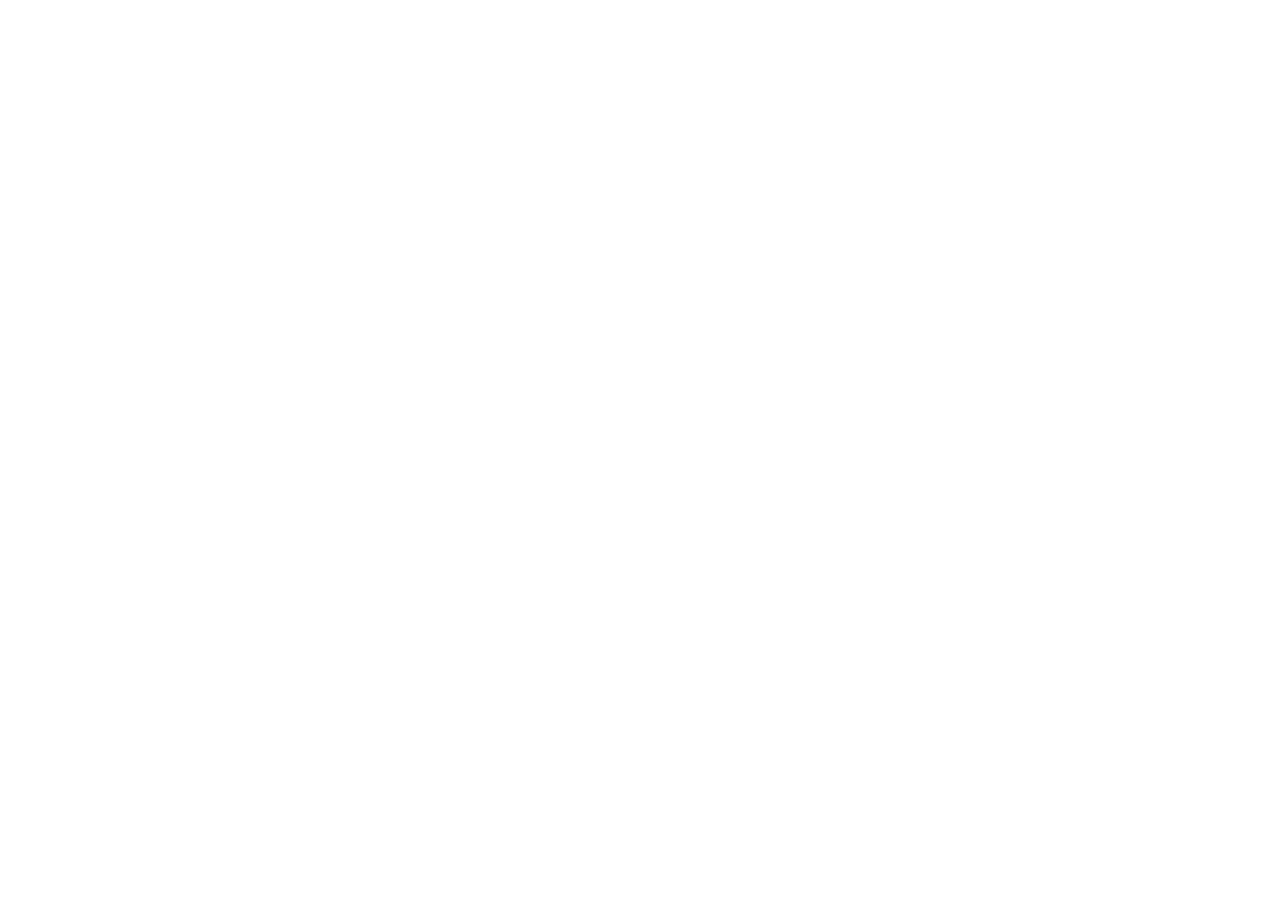
==== index.html @ 5423a96d "first" ====
<!DOCTYPE html>
<html lang="en">
<head>
    <meta charset="UTF-8">
    <meta http-equiv="X-UA-Compatible" content="IE=edge">
    <meta name="viewport" content="width=device-width, initial-scale=1.0">
    <title>Document</title>
</head>
<body>
    
</body>
</html>
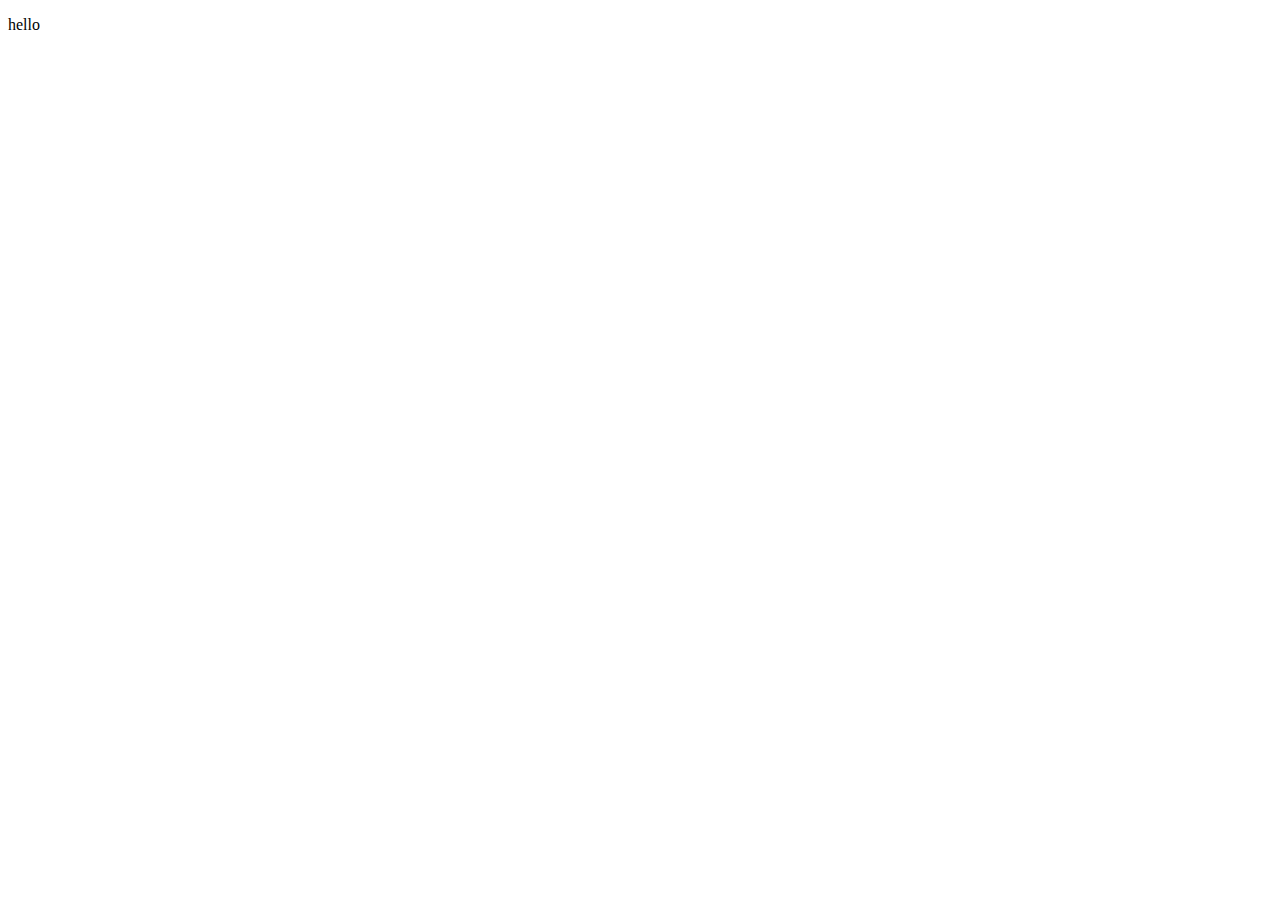
==== commit f9d6b41f: "p" ====
--- a/index.html
+++ b/index.html
@@ -1,12 +1,15 @@
 <!DOCTYPE html>
 <html lang="en">
+
 <head>
     <meta charset="UTF-8">
     <meta http-equiv="X-UA-Compatible" content="IE=edge">
     <meta name="viewport" content="width=device-width, initial-scale=1.0">
     <title>Document</title>
 </head>
+
 <body>
-    
+    <p>hello</p>
 </body>
+
 </html>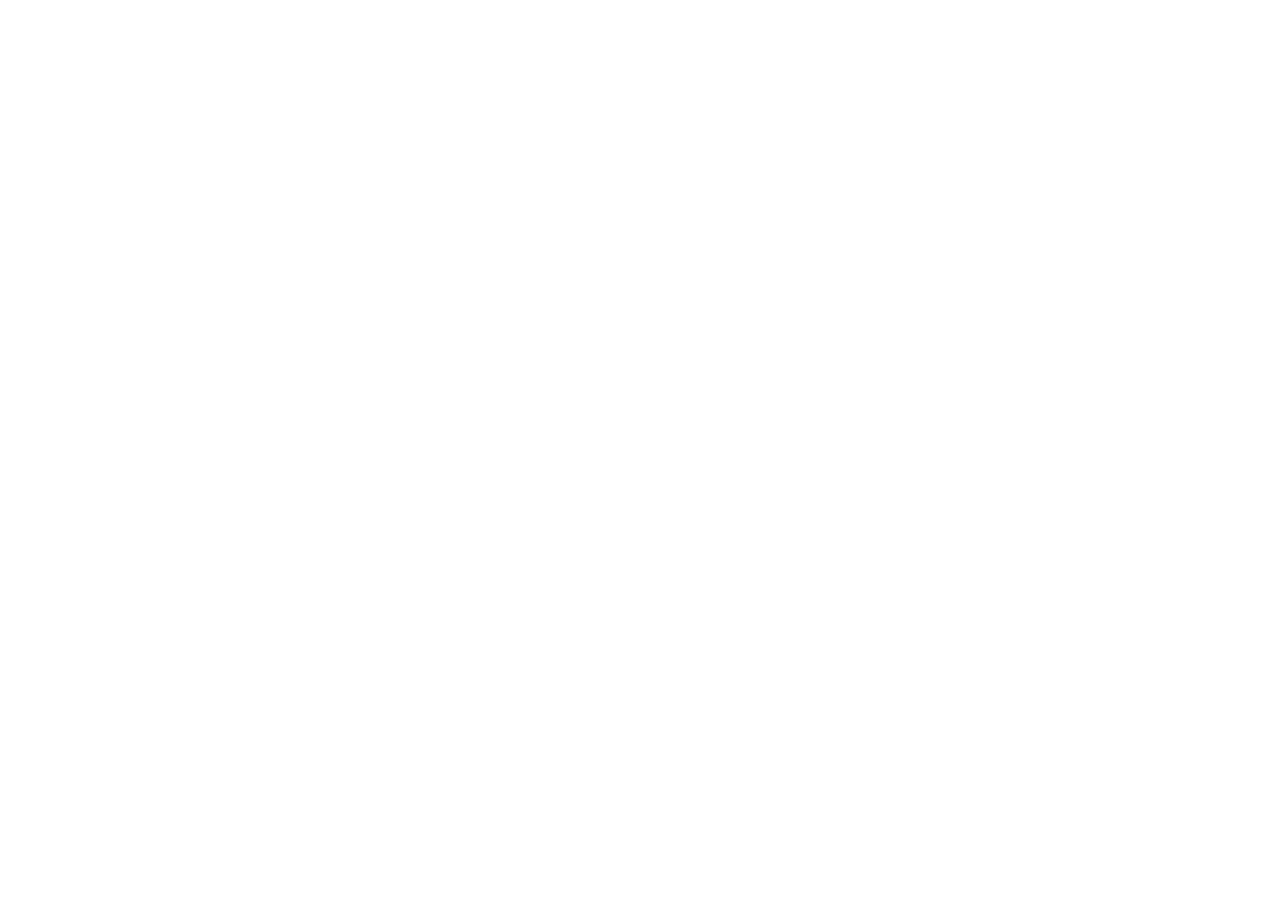
==== commit cfdb16c5: "ajout assets" ====
--- a/index.html
+++ b/index.html
@@ -5,11 +5,12 @@
     <meta charset="UTF-8">
     <meta http-equiv="X-UA-Compatible" content="IE=edge">
     <meta name="viewport" content="width=device-width, initial-scale=1.0">
-    <title>Document</title>
+    <link rel="stylesheet" href="assets/css/style.css">
+    <title>HubertEat</title>
 </head>
 
 <body>
-    <p>hello</p>
+
 </body>
 
 </html>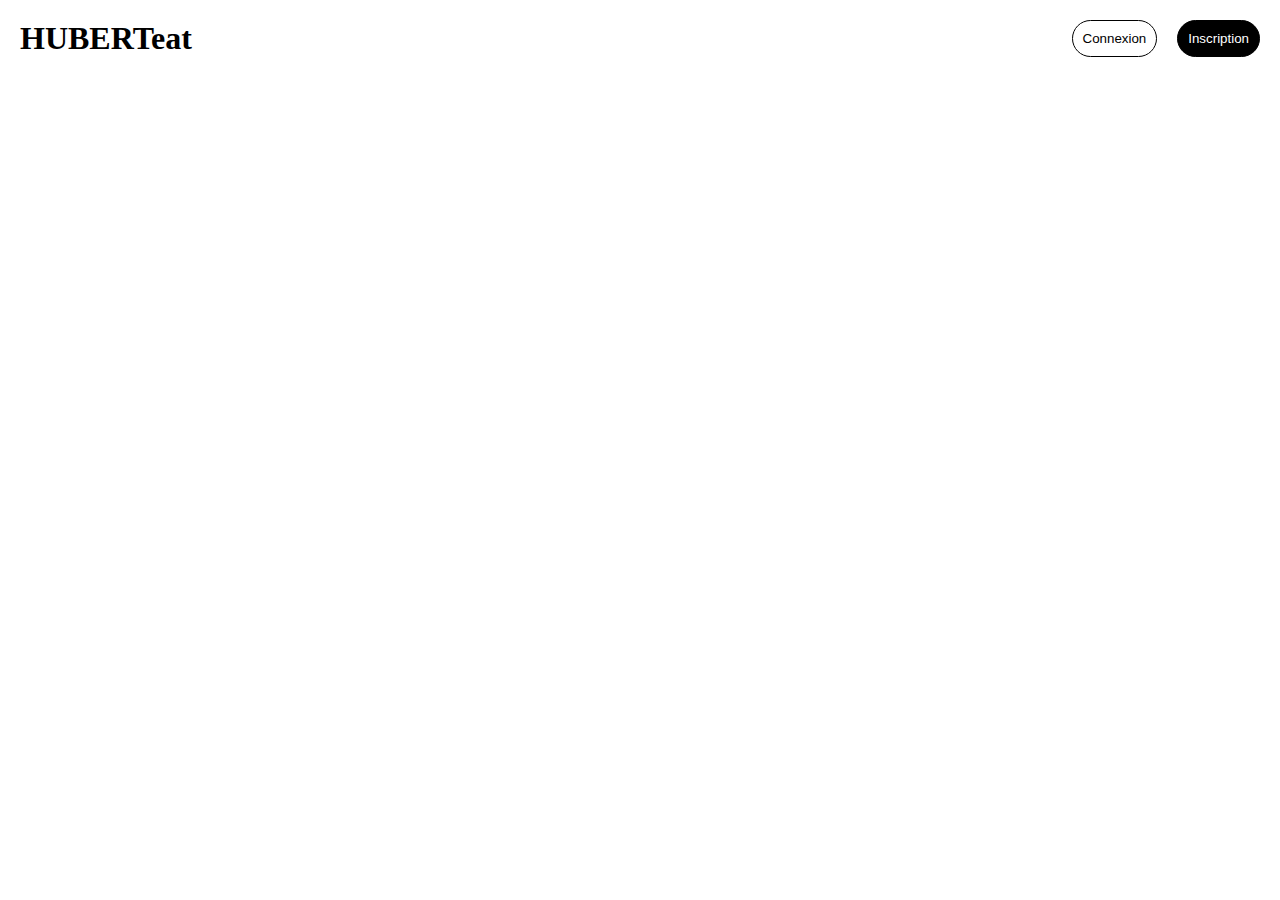
==== commit d96423e4: "ajout navbar" ====
--- a/index.html
+++ b/index.html
@@ -10,7 +10,22 @@
 </head>
 
 <body>
-
+    <header>
+        <nav>
+            <div id="left">
+                <h1>HUBERTeat</h1>
+            </div>
+            <div id="right">
+                <button class="button" id="whiteButton">Connexion</button>
+                <button class="button" id="blackButton">Inscription</button>
+            </div>
+        </nav>
+    </header>
+    <main>
+        <section id="hero">
+            <img src="assets/img/backgound_img.jpg" alt="">
+        </section>
+    </main>
 </body>
 
 </html>--- a/assets/css/style.css
+++ b/assets/css/style.css
@@ -0,0 +1,34 @@
+* {
+    margin: 0;
+    padding: 0;
+    box-sizing: border-box;
+}
+
+nav {
+    display: flex;
+    justify-content: space-between;
+    padding: 20px;
+    position: sticky;
+    top: 0px;
+}
+
+#right> :first-child {
+    margin-right: 16px;
+}
+
+.button {
+    padding: 10px;
+    border-radius: 25px;
+    border: 1px solid #000
+}
+
+#whiteButton {
+    background-color: #FFF;
+}
+
+#blackButton {
+    background-color: #000;
+    color: #FFF;
+}
+
+#hero {}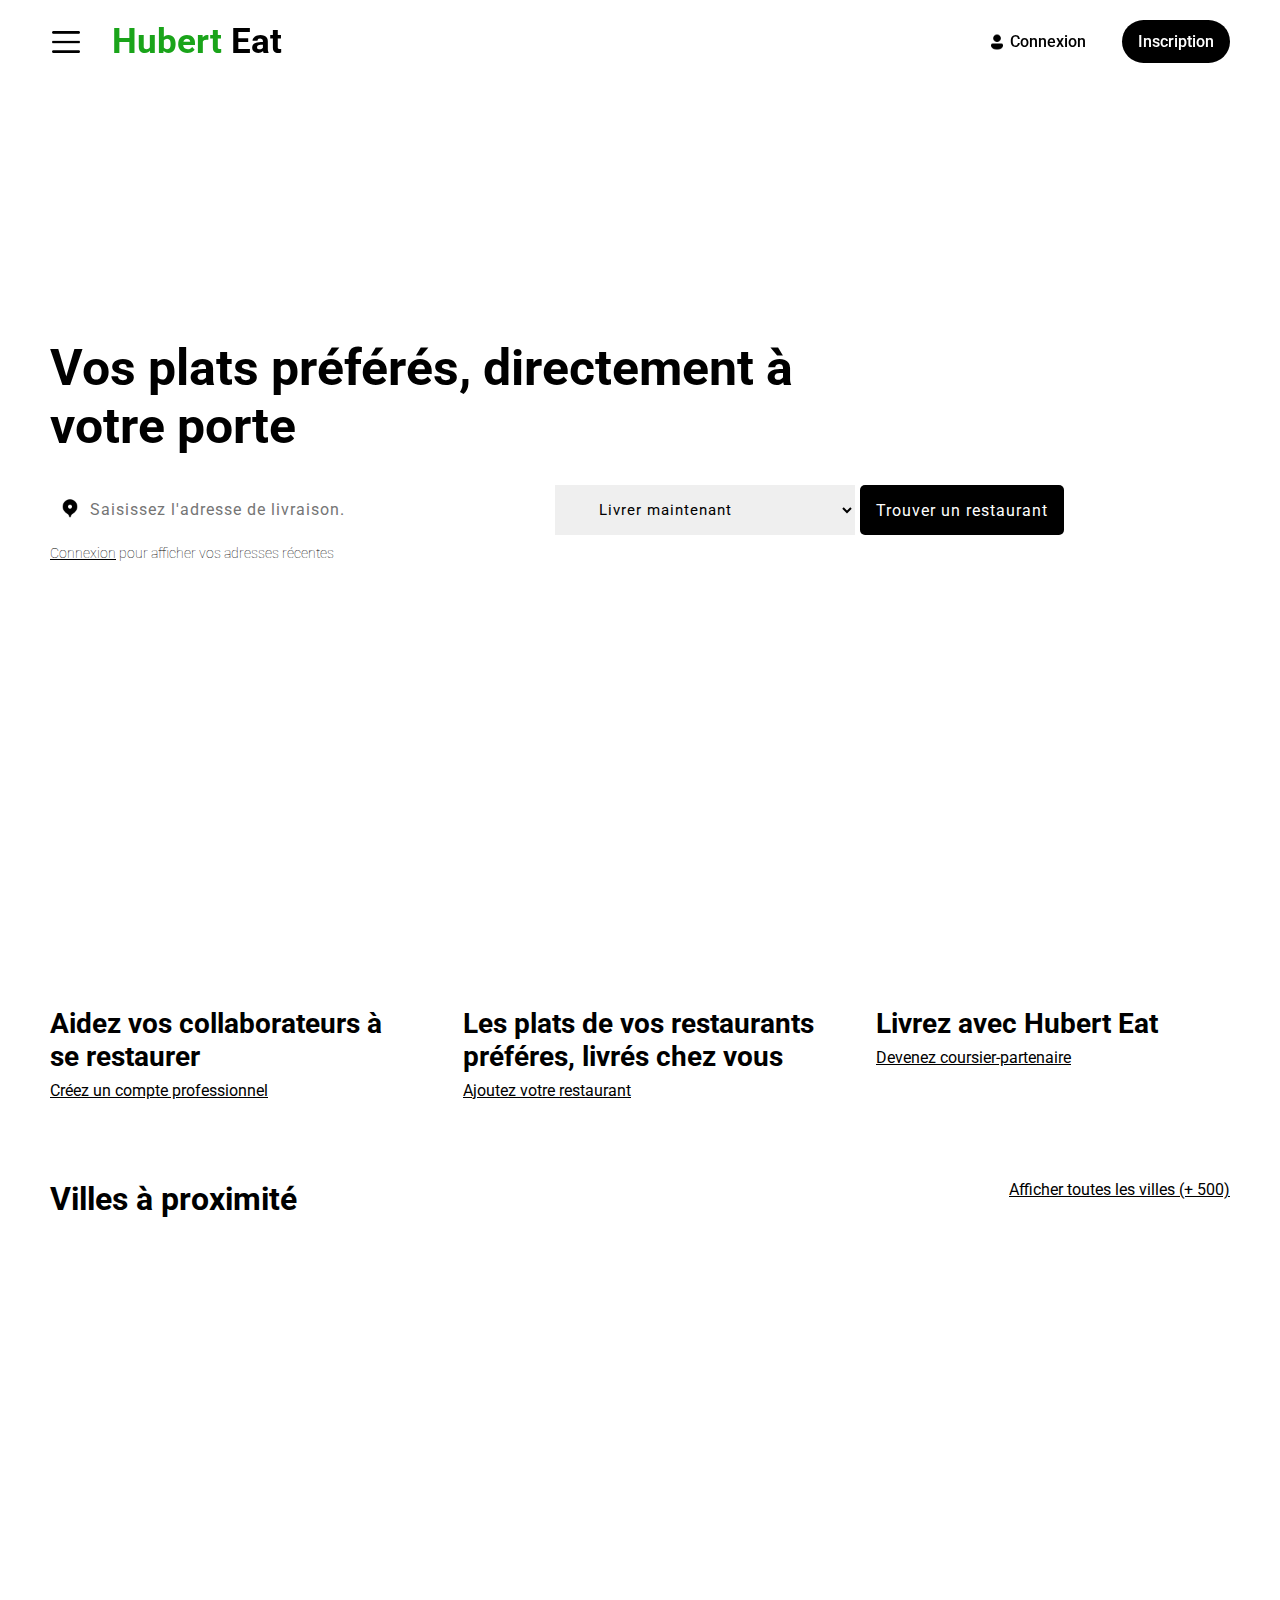
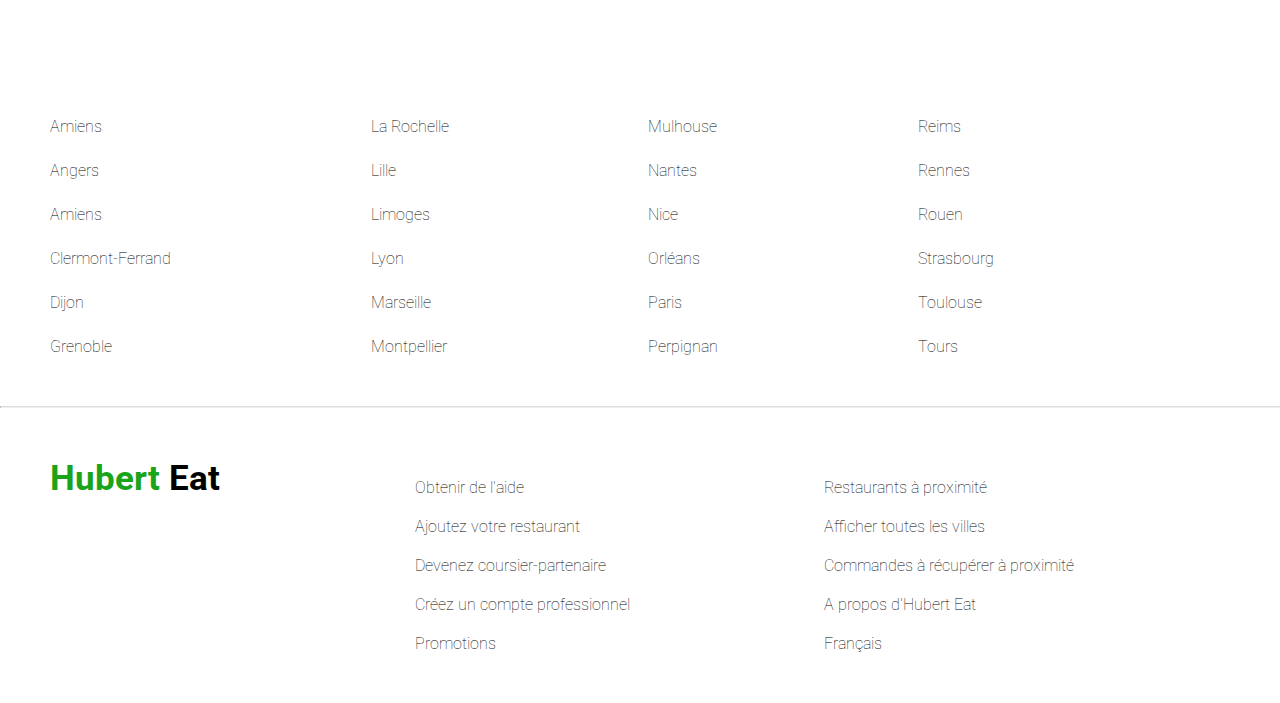
==== commit 87e69c1a: "page acceuil finie" ====
--- a/index.html
+++ b/index.html
@@ -6,26 +6,139 @@
     <meta http-equiv="X-UA-Compatible" content="IE=edge">
     <meta name="viewport" content="width=device-width, initial-scale=1.0">
     <link rel="stylesheet" href="assets/css/style.css">
+    <link rel="preconnect" href="https://fonts.googleapis.com">
+    <link rel="preconnect" href="https://fonts.gstatic.com" crossorigin>
+    <link href="https://fonts.googleapis.com/css2?family=Quicksand:wght@400;600&display=swap" rel="stylesheet">
+    <link rel="preconnect" href="https://fonts.googleapis.com">
+    <link rel="preconnect" href="https://fonts.gstatic.com" crossorigin>
+    <link href="https://fonts.googleapis.com/css2?family=Roboto:wght@300;400;700&display=swap" rel="stylesheet">
+    <link rel="icon" type="image/x-icon" href="assets/img/Logo 500x500  px.jpeg">
     <title>HubertEat</title>
 </head>
 
 <body>
     <header>
-        <nav>
+        <nav id="nav" class="navBar nav-transparent">
             <div id="left">
-                <h1>HUBERTeat</h1>
+                <img class="burgerIcon" src="assets/img/icons8-menu-50.png" alt="">
+                <a href="" id="navTitle"><span class="greenTitle">Hubert</span> Eat</a>
             </div>
             <div id="right">
-                <button class="button" id="whiteButton">Connexion</button>
-                <button class="button" id="blackButton">Inscription</button>
+                <button class="button whiteButton"><img class="userIcon" src="assets/img/icons8-account-48.png"
+                        alt=""><a href="">Connexion</a></button>
+                <button class="button blackButton"><a style="color:white;" href="">Inscription</a></button>
             </div>
         </nav>
     </header>
     <main>
         <section id="hero">
-            <img src="assets/img/backgound_img.jpg" alt="">
+            <div class="heroDesc">
+                <h1 class="heroMainDesc">Vos plats préférés, directement à votre porte</h1>
+                <div class="form">
+                    <div class="inputForm">
+                        <img class="userLoc" src="assets/img/icons8-location-30.png" alt="">
+                        <input class="inputLoc" type="text" name="" id=""
+                            placeholder="Saisissez l'adresse de livraison.">
+                    </div>
+                    <div class="delivery">
+                        <select class="selectForm" name="" id="">
+                            <option value="">Livrer maintenant</option>
+                            <option value="">Planifier pour plus tard</option>
+                        </select>
+                    </div>
+                    <input class="submitBtn" type="submit" name="" id="" value="Trouver un restaurant">
+                </div>
+                <h1 class="heroSubDesc"><a href="" class="underline">Connexion</a> pour afficher vos adresses récentes
+                </h1>
+            </div>
+        </section>
+        <section class="blog">
+            <div class="blogArticle">
+                <img src="https://d3i4yxtzktqr9n.cloudfront.net/web-eats-v2/dd109bb1f7572eed.png" alt="">
+                <h2>Aidez vos collaborateurs à se restaurer</h2>
+                <a href="" class="underline">Créez un compte professionnel</a>
+            </div>
+            <div class="blogArticle">
+                <img src="https://d3i4yxtzktqr9n.cloudfront.net/web-eats-v2/8148ef38ec4096b7.png" alt="">
+                <h2>Les plats de vos restaurants préféres, livrés chez vous</h2>
+                <a href="" class="blogCta underline">Ajoutez votre restaurant</a>
+            </div>
+            <div class="blogArticle">
+                <img src="https://d3i4yxtzktqr9n.cloudfront.net/web-eats-v2/7a9d4feba62d2c0b.png" alt="">
+                <h2>Livrez avec Hubert Eat</h2>
+                <a href="" class="blogCta underline">Devenez coursier-partenaire</a>
+            </div>
+        </section>
+        <section class="localisation">
+            <div class="locHeader">
+                <h2>Villes à proximité</h2>
+                <a href="" class="blogCta underline">Afficher toutes les villes (+ 500)</a>
+            </div>
+            <div class="map">
+                <iframe
+                    src="https://www.google.com/maps/embed?pb=!1m18!1m12!1m3!1d10499.4013356529!2d2.340871687158203!3d48.86106429999999!2m3!1f0!2f0!3f0!3m2!1i1024!2i768!4f13.1!3m3!1m2!1s0x47e66f54d7327ce9%3A0x83c40dbb7f4b6f6a!2sUber%20Eats%20France%20SAS!5e0!3m2!1sfr!2sfr!4v1682672335485!5m2!1sfr!2sfr"
+                    width="100%" height="450" style="border:0;" allowfullscreen="" loading="lazy"
+                    referrerpolicy="no-referrer-when-downgrade"></iframe>
+            </div>
+            <div class="allCities">
+                <div class="citiesRow">
+                    <a href="">Amiens</a>
+                    <a href="">Angers</a>
+                    <a href="">Amiens</a>
+                    <a href="">Clermont-Ferrand</a>
+                    <a href="">Dijon</a>
+                    <a href="">Grenoble</a>
+                </div>
+                <div class="citiesRow">
+                    <a href="">La Rochelle</a>
+                    <a href="">Lille</a>
+                    <a href="">Limoges</a>
+                    <a href="">Lyon</a>
+                    <a href="">Marseille</a>
+                    <a href="">Montpellier</a>
+                </div>
+                <div class="citiesRow">
+                    <a href="">Mulhouse</a>
+                    <a href="">Nantes</a>
+                    <a href="">Nice</a>
+                    <a href="">Orléans</a>
+                    <a href="">Paris</a>
+                    <a href="">Perpignan</a>
+                </div>
+                <div class="citiesRow">
+                    <a href="">Reims</a>
+                    <a href="">Rennes</a>
+                    <a href="">Rouen</a>
+                    <a href="">Strasbourg</a>
+                    <a href="">Toulouse</a>
+                    <a href="">Tours</a>
+                </div>
+            </div>
         </section>
     </main>
+    <footer>
+        <hr>
+        <div class="foot">
+            <div class="leftFoot">
+                <a href="" id="navTitle"><span class="greenTitle">Hubert</span> Eat</a>
+            </div>
+            <div class="middleFoot footCol">
+                <a href="">Obtenir de l'aide</a>
+                <a href="">Ajoutez votre restaurant</a>
+                <a href="">Devenez coursier-partenaire</a>
+                <a href="">Créez un compte professionnel</a>
+                <a href="">Promotions</a>
+            </div>
+            <div class="rightFoot footCol">
+                <a href="">Restaurants à proximité</a>
+                <a href="">Afficher toutes les villes</a>
+                <a href="">Commandes à récupérer à proximité</a>
+                <a href="">A propos d'Hubert Eat</a>
+                <a href="">Français</a>
+            </div>
+        </div>
+    </footer>
+    <script src="assets/js/script.js"></script>
 </body>
 
 </html>--- a/assets/css/style.css
+++ b/assets/css/style.css
@@ -2,14 +2,40 @@
     margin: 0;
     padding: 0;
     box-sizing: border-box;
-}
-
-nav {
-    display: flex;
-    justify-content: space-between;
-    padding: 20px;
-    position: sticky;
+    font-family: 'Roboto', sans-serif;
+}
+
+
+.navBar {
+    display: flex;
+    justify-content: space-between;
+    padding: 20px 50px;
+    width: 100%;
+    position: fixed;
     top: 0px;
+    transition: .25s;
+    z-index: 99;
+}
+
+#navTitle {
+    font-size: 35px;
+    font-weight: bold;
+}
+
+.greenTitle {
+    color: rgb(26, 164, 26);
+}
+
+#left {
+    display: flex;
+    align-items: center;
+}
+
+.burgerIcon {
+    height: 32px;
+    margin-right: 30px;
+    vertical-align: text-bottom;
+    cursor: pointer;
 }
 
 #right> :first-child {
@@ -17,18 +43,207 @@
 }
 
 .button {
-    padding: 10px;
+    font-size: 16px;
+    font-weight: 500;
+    padding: 12px 16px;
     border-radius: 25px;
-    border: 1px solid #000
-}
-
-#whiteButton {
+    border: none;
+    cursor: pointer;
+}
+
+.userIcon {
+    height: 18px;
+    margin-right: 4px;
+    vertical-align: text-bottom;
+}
+
+.whiteButton {
     background-color: #FFF;
 }
 
-#blackButton {
+.blackButton {
     background-color: #000;
     color: #FFF;
 }
 
-#hero {}+#hero {
+    background-image: url("https://d3i4yxtzktqr9n.cloudfront.net/web-eats-v2/9b21aa66b4922ae2.png");
+    /* background-image: url("../img/backgound_img.jpg"); */
+    height: 100vh;
+    width: 100%;
+    display: flex;
+    align-items: center;
+    background-size: cover;
+}
+
+.heroDesc {
+    margin-left: 50px;
+}
+
+.heroMainDesc {
+    font-size: 50px;
+    width: 75%;
+    margin-bottom: 30px;
+}
+
+.form {
+    display: flex;
+}
+
+.heroSubDesc {
+    font-size: 14px;
+    font-weight: lighter;
+    margin-top: 10px;
+}
+
+a {
+    color: black;
+    text-decoration: none;
+}
+
+.underline {
+    text-decoration: underline;
+}
+
+.inputForm {
+    position: relative;
+}
+
+.userLoc {
+    height: 20px;
+    position: absolute;
+    top: 13px;
+    left: 10px;
+}
+
+.inputLoc {
+    padding: 15px 40px;
+    width: 500px;
+    font-size: 16px;
+    letter-spacing: 1px;
+    border: none;
+}
+
+.selectForm {
+    padding: 15px 40px;
+    width: 300px;
+    font-size: 15px;
+    letter-spacing: 1px;
+    margin-left: 5px;
+    margin-right: 5px;
+    border: none;
+}
+
+.submitBtn {
+    padding: 15px 16px;
+    font-size: 16px;
+    letter-spacing: 1px;
+    border: none;
+    background: black;
+    color: white;
+    border-radius: 5px;
+}
+
+.whiteButton:hover {
+    background: rgb(204, 204, 204);
+}
+
+.blackButton:hover {
+    background: #333;
+}
+
+.submitBtn:hover {
+    background: #333;
+}
+
+.blog {
+    margin: 80px 50px;
+    display: flex;
+    justify-content: space-between;
+}
+
+.blogArticle {
+    width: 30%;
+    position: relative;
+}
+
+.blogArticle>img {
+    width: 100%;
+}
+
+.blogArticle>h2 {
+    font-size: 28px;
+    margin-top: 8px;
+    margin-bottom: 8px;
+}
+
+.blogCta {
+    /* position: absolute; */
+    bottom: 0;
+}
+
+.localisation {
+    margin: 0 50px;
+}
+
+.locHeader {
+    display: flex;
+    justify-content: space-between;
+}
+
+.locHeader>h2 {
+    font-size: 32px;
+}
+
+.map {
+    margin-top: 20px;
+}
+
+.allCities {
+    width: 80%;
+    display: flex;
+    justify-content: space-between;
+}
+
+.citiesRow {
+    display: flex;
+    flex-direction: column;
+}
+
+.citiesRow>a {
+    font-weight: lighter;
+    margin-top: 25px;
+}
+
+hr {
+    border-top: 1px solid rgb(221, 221, 221);
+    margin: 50px 0;
+}
+
+.foot {
+    margin-left: 50px;
+    width: 80%;
+    display: flex;
+    justify-content: space-between;
+    margin-bottom: 50px;
+}
+
+.footCol {
+    display: flex;
+    flex-direction: column;
+}
+
+.footCol>a {
+    font-weight: lighter;
+    margin-top: 20px;
+}
+
+/* NAVCOLOR JS */
+
+.nav-colored {
+    background-color: white;
+}
+
+.nav-transparent {
+    background-color: transparent;
+}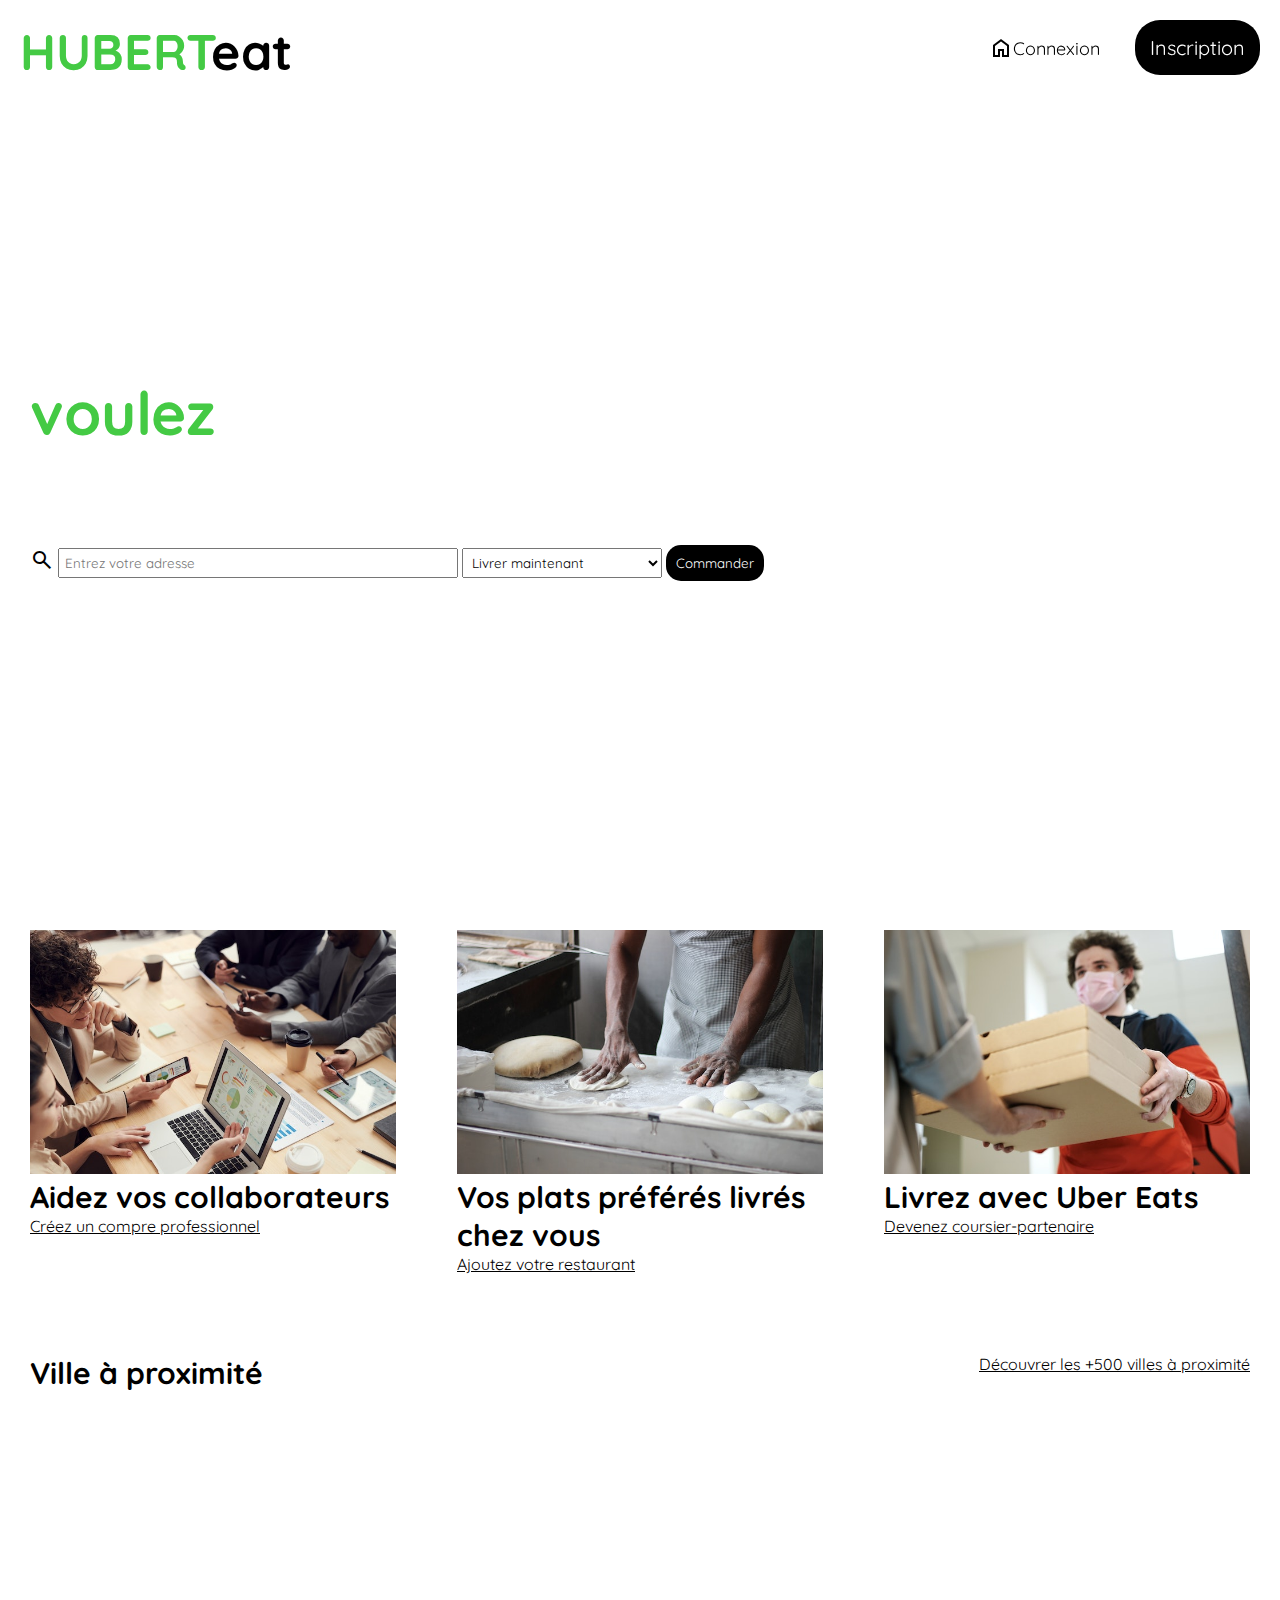
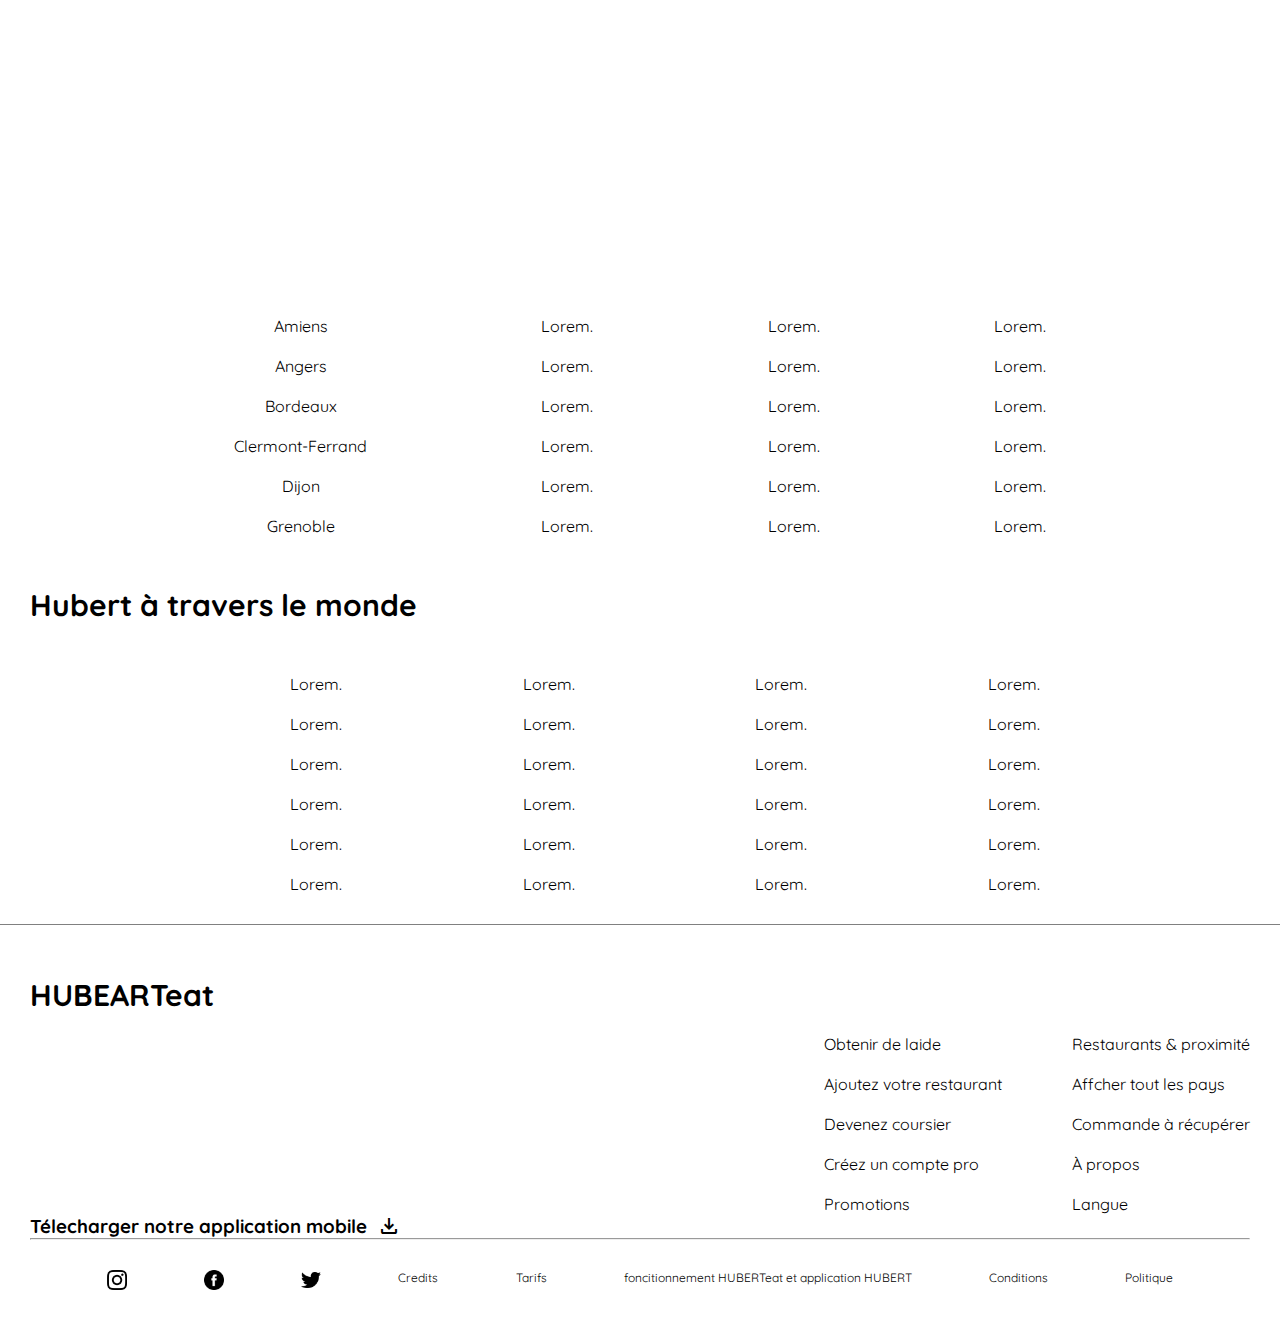
==== commit 5febe16a: "nouveau code" ====
--- a/index.html
+++ b/index.html
@@ -1,144 +1,197 @@
 <!DOCTYPE html>
-<html lang="en">
+<html lang="fr">
 
 <head>
     <meta charset="UTF-8">
     <meta http-equiv="X-UA-Compatible" content="IE=edge">
     <meta name="viewport" content="width=device-width, initial-scale=1.0">
     <link rel="stylesheet" href="assets/css/style.css">
+    <title>HubertEat</title>
     <link rel="preconnect" href="https://fonts.googleapis.com">
     <link rel="preconnect" href="https://fonts.gstatic.com" crossorigin>
-    <link href="https://fonts.googleapis.com/css2?family=Quicksand:wght@400;600&display=swap" rel="stylesheet">
-    <link rel="preconnect" href="https://fonts.googleapis.com">
-    <link rel="preconnect" href="https://fonts.gstatic.com" crossorigin>
-    <link href="https://fonts.googleapis.com/css2?family=Roboto:wght@300;400;700&display=swap" rel="stylesheet">
-    <link rel="icon" type="image/x-icon" href="assets/img/Logo 500x500  px.jpeg">
-    <title>HubertEat</title>
+    <link href="https://fonts.googleapis.com/css2?family=Montserrat:wght@200&family=Quicksand&display=swap"
+        rel="stylesheet">
+    <link rel="stylesheet"
+        href="https://fonts.googleapis.com/css2?family=Material+Symbols+Outlined:opsz,wght,FILL,GRAD@48,400,0,0" />
+    <link rel="stylesheet"
+        href="https://fonts.googleapis.com/css2?family=Material+Symbols+Outlined:opsz,wght,FILL,GRAD@48,400,0,0" />
+    <link rel="stylesheet"
+        href="https://fonts.googleapis.com/css2?family=Material+Symbols+Outlined:opsz,wght,FILL,GRAD@48,400,0,0" />
 </head>
 
 <body>
     <header>
-        <nav id="nav" class="navBar nav-transparent">
+        <nav>
             <div id="left">
-                <img class="burgerIcon" src="assets/img/icons8-menu-50.png" alt="">
-                <a href="" id="navTitle"><span class="greenTitle">Hubert</span> Eat</a>
+                <h1><span class="greenLetter">HUBERT</span>eat</h1>
             </div>
             <div id="right">
-                <button class="button whiteButton"><img class="userIcon" src="assets/img/icons8-account-48.png"
-                        alt=""><a href="">Connexion</a></button>
-                <button class="button blackButton"><a style="color:white;" href="">Inscription</a></button>
+                <button class="button" id="whiteButton"><span class="material-symbols-outlined">
+                        home
+                    </span>Connexion</button>
+                <button class="button" id="blackButton"><a href="form.html">Inscription</a></button>
             </div>
         </nav>
     </header>
     <main>
         <section id="hero">
-            <div class="heroDesc">
-                <h1 class="heroMainDesc">Vos plats préférés, directement à votre porte</h1>
-                <div class="form">
-                    <div class="inputForm">
-                        <img class="userLoc" src="assets/img/icons8-location-30.png" alt="">
-                        <input class="inputLoc" type="text" name="" id=""
-                            placeholder="Saisissez l'adresse de livraison.">
-                    </div>
-                    <div class="delivery">
-                        <select class="selectForm" name="" id="">
-                            <option value="">Livrer maintenant</option>
-                            <option value="">Planifier pour plus tard</option>
-                        </select>
-                    </div>
-                    <input class="submitBtn" type="submit" name="" id="" value="Trouver un restaurant">
-                </div>
-                <h1 class="heroSubDesc"><a href="" class="underline">Connexion</a> pour afficher vos adresses récentes
-                </h1>
+            <div id="heroDiv">
+                <p class="boldText">Manger ce que vous <span class="greenLetter">voulez</span>, où vous voulez, quand
+                    vous voulez</p>
+                <form action="#" method="POST" id="huberForm">
+                    <span class="material-symbols-outlined">
+                        search
+                    </span>
+                    <input type="address" placeholder="Entrez votre adresse" name="address" id="adressInput" required>
+                    <select name="delivery" id="shipTime">
+                        <option value="">Livrer maintenant</option>
+                        <option value="now">livrer maintenant</option>
+                        <option value="later">Planifier la livraison</option>
+                    </select>
+                    <button id="payButton">Commander</button>
+                    <p id="whiteParagraph"><span id="underline">Connexion</span> pour afficher vos adresses récentes
+                    </p>
+                </form>
             </div>
         </section>
-        <section class="blog">
-            <div class="blogArticle">
-                <img src="https://d3i4yxtzktqr9n.cloudfront.net/web-eats-v2/dd109bb1f7572eed.png" alt="">
-                <h2>Aidez vos collaborateurs à se restaurer</h2>
-                <a href="" class="underline">Créez un compte professionnel</a>
+        <section id="accountCreation">
+            <div id="firstDivAccount">
+                <img src="assets/img/account_img_1.jpg" alt="image de collaboration">
+                <h2>Aidez vos collaborateurs</h2>
+                <a href="#">Créez un compre professionnel</a>
             </div>
-            <div class="blogArticle">
-                <img src="https://d3i4yxtzktqr9n.cloudfront.net/web-eats-v2/8148ef38ec4096b7.png" alt="">
-                <h2>Les plats de vos restaurants préféres, livrés chez vous</h2>
-                <a href="" class="blogCta underline">Ajoutez votre restaurant</a>
+            <div id="secondDivAccount">
+                <img src="assets/img/account_img_2.jpg" alt="photo de quelqu'un qui cuisine">
+                <h2>Vos plats préférés livrés chez vous</h2>
+                <a href="#">Ajoutez votre restaurant</a>
             </div>
-            <div class="blogArticle">
-                <img src="https://d3i4yxtzktqr9n.cloudfront.net/web-eats-v2/7a9d4feba62d2c0b.png" alt="">
-                <h2>Livrez avec Hubert Eat</h2>
-                <a href="" class="blogCta underline">Devenez coursier-partenaire</a>
+            <div id="thirdDivAccount">
+                <img src="assets/img/account_img_3.jpg" alt="photo d'un livreur">
+                <h2>Livrez avec Uber Eats</h2>
+                <a href="#">Devenez coursier-partenaire</a>
             </div>
         </section>
-        <section class="localisation">
-            <div class="locHeader">
-                <h2>Villes à proximité</h2>
-                <a href="" class="blogCta underline">Afficher toutes les villes (+ 500)</a>
+        <section id="nearCity">
+            <div id="nearCityFirstDiv">
+                <h2>Ville à proximité</h2>
+                <a href="#">Découvrer les +500 villes à proximité</a>
             </div>
-            <div class="map">
-                <iframe
-                    src="https://www.google.com/maps/embed?pb=!1m18!1m12!1m3!1d10499.4013356529!2d2.340871687158203!3d48.86106429999999!2m3!1f0!2f0!3f0!3m2!1i1024!2i768!4f13.1!3m3!1m2!1s0x47e66f54d7327ce9%3A0x83c40dbb7f4b6f6a!2sUber%20Eats%20France%20SAS!5e0!3m2!1sfr!2sfr!4v1682672335485!5m2!1sfr!2sfr"
-                    width="100%" height="450" style="border:0;" allowfullscreen="" loading="lazy"
-                    referrerpolicy="no-referrer-when-downgrade"></iframe>
+            <iframe id="map"
+                src="https://www.google.com/maps/embed?pb=!1m18!1m12!1m3!1d2597.4546353301084!2d2.784414199999999!3d49.3813914!2m3!1f0!2f0!3f0!3m2!1i1024!2i768!4f13.1!3m3!1m2!1s0x47e873908879dbc5%3A0x212c2826ca8fe308!2sLa%20Manu%20-%20Ecole%20sup%C3%A9rieure%20des%20m%C3%A9tiers%20du%20num%C3%A9rique!5e0!3m2!1sfr!2sfr!4v1682669312558!5m2!1sfr!2sfr"
+                width="600" height="450" style="border:0;" allowfullscreen="" loading="lazy"
+                referrerpolicy="no-referrer-when-downgrade"></iframe>
+            <div id="cityList">
+                <div class="city">
+                    <p>Amiens</p>
+                    <p>Angers</p>
+                    <p>Bordeaux</p>
+                    <p>Clermont-Ferrand</p>
+                    <p>Dijon</p>
+                    <p>Grenoble</p>
+                </div>
+                <div class="city">
+                    <p>Lorem.</p>
+                    <p>Lorem.</p>
+                    <p>Lorem.</p>
+                    <p>Lorem.</p>
+                    <p>Lorem.</p>
+                    <p>Lorem.</p>
+                </div>
+                <div class="city">
+                    <p>Lorem.</p>
+                    <p>Lorem.</p>
+                    <p>Lorem.</p>
+                    <p>Lorem.</p>
+                    <p>Lorem.</p>
+                    <p>Lorem.</p>
+                </div>
+                <div class="city">
+                    <p>Lorem.</p>
+                    <p>Lorem.</p>
+                    <p>Lorem.</p>
+                    <p>Lorem.</p>
+                    <p>Lorem.</p>
+                    <p>Lorem.</p>
+                </div>
             </div>
-            <div class="allCities">
-                <div class="citiesRow">
-                    <a href="">Amiens</a>
-                    <a href="">Angers</a>
-                    <a href="">Amiens</a>
-                    <a href="">Clermont-Ferrand</a>
-                    <a href="">Dijon</a>
-                    <a href="">Grenoble</a>
+            <div id="nearCitySecondDiv">
+                <div id="cityWorldHeading">
+                    <h2>Hubert à travers le monde</h2>
                 </div>
-                <div class="citiesRow">
-                    <a href="">La Rochelle</a>
-                    <a href="">Lille</a>
-                    <a href="">Limoges</a>
-                    <a href="">Lyon</a>
-                    <a href="">Marseille</a>
-                    <a href="">Montpellier</a>
-                </div>
-                <div class="citiesRow">
-                    <a href="">Mulhouse</a>
-                    <a href="">Nantes</a>
-                    <a href="">Nice</a>
-                    <a href="">Orléans</a>
-                    <a href="">Paris</a>
-                    <a href="">Perpignan</a>
-                </div>
-                <div class="citiesRow">
-                    <a href="">Reims</a>
-                    <a href="">Rennes</a>
-                    <a href="">Rouen</a>
-                    <a href="">Strasbourg</a>
-                    <a href="">Toulouse</a>
-                    <a href="">Tours</a>
+                <div id="cityWorld">
+                    <div class="world">
+                        <p>Lorem.</p>
+                        <p>Lorem.</p>
+                        <p>Lorem.</p>
+                        <p>Lorem.</p>
+                        <p>Lorem.</p>
+                        <p>Lorem.</p>
+                    </div>
+                    <div class="world">
+                        <p>Lorem.</p>
+                        <p>Lorem.</p>
+                        <p>Lorem.</p>
+                        <p>Lorem.</p>
+                        <p>Lorem.</p>
+                        <p>Lorem.</p>
+                    </div>
+                    <div class="world">
+                        <p>Lorem.</p>
+                        <p>Lorem.</p>
+                        <p>Lorem.</p>
+                        <p>Lorem.</p>
+                        <p>Lorem.</p>
+                        <p>Lorem.</p>
+                    </div>
+                    <div class="world">
+                        <p>Lorem.</p>
+                        <p>Lorem.</p>
+                        <p>Lorem.</p>
+                        <p>Lorem.</p>
+                        <p>Lorem.</p>
+                        <p>Lorem.</p>
+                    </div>
                 </div>
             </div>
         </section>
+        <div id="breakLine"></div>
+        <footer>
+            <h2>HUBEARTeat</h2>
+            <div class="footerNav">
+                <div>
+                    <p class="footerP">Obtenir de laide</p>
+                    <p class="footerP">Ajoutez votre restaurant</p>
+                    <p class="footerP">Devenez coursier</p>
+                    <p class="footerP">Créez un compte pro</p>
+                    <p class="footerP">Promotions</p>
+                </div>
+                <div>
+                    <p class="footerP">Restaurants & proximité</p>
+                    <p class="footerP">Affcher tout les pays</p>
+                    <p class="footerP">Commande à récupérer</p>
+                    <p class="footerP">À propos</p>
+                    <p class="footerP">Langue</p>
+                </div>
+            </div>
+            <div id="downloadIcon">
+                <h3>Télecharger notre application mobile</h3>
+                <span class="material-symbols-outlined">
+                    download
+                </span>
+            </div>
+            <hr>
+            <div id="credit">
+                <img src="assets/img/instagram.png" alt="logo instagram" class="socialIcon">
+                <img src="assets/img/facebook.png" alt="logo facebook" class="socialIcon">
+                <img src="assets/img/twitter.png" alt="logo twitter" class="socialIcon">
+                <p>Credits</p>
+                <p>Tarifs</p>
+                <p>foncitionnement HUBERTeat et application HUBERT</p>
+                <p>Conditions</p>
+                <p>Politique</p>
+            </div>
+        </footer>
     </main>
-    <footer>
-        <hr>
-        <div class="foot">
-            <div class="leftFoot">
-                <a href="" id="navTitle"><span class="greenTitle">Hubert</span> Eat</a>
-            </div>
-            <div class="middleFoot footCol">
-                <a href="">Obtenir de l'aide</a>
-                <a href="">Ajoutez votre restaurant</a>
-                <a href="">Devenez coursier-partenaire</a>
-                <a href="">Créez un compte professionnel</a>
-                <a href="">Promotions</a>
-            </div>
-            <div class="rightFoot footCol">
-                <a href="">Restaurants à proximité</a>
-                <a href="">Afficher toutes les villes</a>
-                <a href="">Commandes à récupérer à proximité</a>
-                <a href="">A propos d'Hubert Eat</a>
-                <a href="">Français</a>
-            </div>
-        </div>
-    </footer>
-    <script src="assets/js/script.js"></script>
 </body>
 
 </html>--- a/assets/css/style.css
+++ b/assets/css/style.css
@@ -2,40 +2,24 @@
     margin: 0;
     padding: 0;
     box-sizing: border-box;
-    font-family: 'Roboto', sans-serif;
-}
-
-
-.navBar {
+    font-family: 'Quicksand', sans-serif;
+}
+
+/* body {
+    width: 100vw; */
+
+nav {
     display: flex;
     justify-content: space-between;
-    padding: 20px 50px;
-    width: 100%;
+    padding: 20px;
     position: fixed;
-    top: 0px;
-    transition: .25s;
-    z-index: 99;
-}
-
-#navTitle {
-    font-size: 35px;
-    font-weight: bold;
-}
-
-.greenTitle {
-    color: rgb(26, 164, 26);
-}
-
-#left {
-    display: flex;
-    align-items: center;
-}
-
-.burgerIcon {
-    height: 32px;
-    margin-right: 30px;
-    vertical-align: text-bottom;
-    cursor: pointer;
+    top: 0;
+    width: 100%;
+    height: 100px;
+}
+
+h2 {
+    font-size: 30px;
 }
 
 #right> :first-child {
@@ -43,207 +27,230 @@
 }
 
 .button {
-    font-size: 16px;
-    font-weight: 500;
-    padding: 12px 16px;
+    padding: 15px;
     border-radius: 25px;
     border: none;
+    font-size: 18px;
     cursor: pointer;
 }
 
-.userIcon {
-    height: 18px;
-    margin-right: 4px;
-    vertical-align: text-bottom;
-}
-
-.whiteButton {
+
+#whiteButton {
     background-color: #FFF;
 }
 
-.blackButton {
+#blackButton a {
+    text-decoration: none;
+    color: #FFF;
+    font-size: 20px;
+}
+
+#blackButton a:visited {
+    color: greenyellow;
+}
+
+#blackButton {
     background-color: #000;
     color: #FFF;
 }
 
 #hero {
-    background-image: url("https://d3i4yxtzktqr9n.cloudfront.net/web-eats-v2/9b21aa66b4922ae2.png");
-    /* background-image: url("../img/backgound_img.jpg"); */
+    background-image: url("../img/backgound_img.jpg");
     height: 100vh;
     width: 100%;
-    display: flex;
-    align-items: center;
+    object-fit: cover;
     background-size: cover;
-}
-
-.heroDesc {
-    margin-left: 50px;
-}
-
-.heroMainDesc {
+    display: flex;
+    flex-wrap: wrap;
+    align-items: center
+}
+
+.greenLetter {
+    color: rgb(68, 202, 68);
+}
+
+h1 {
     font-size: 50px;
-    width: 75%;
-    margin-bottom: 30px;
-}
-
-.form {
-    display: flex;
-}
-
-.heroSubDesc {
-    font-size: 14px;
-    font-weight: lighter;
-    margin-top: 10px;
-}
-
-a {
-    color: black;
-    text-decoration: none;
-}
-
-.underline {
+}
+
+.material-symbols-outlined {
+    vertical-align: text-bottom;
+}
+
+.boldText {
+    font-size: 60px;
+    width: 60%;
+    font-weight: bolder;
+    color: #FFf;
+}
+
+#heroDiv {
+    margin-left: 30px;
+
+}
+
+#adressInput {
+    width: 400px;
+    padding: 5px;
+}
+
+#shipTime {
+    width: 200px;
+    padding: 5px;
+}
+
+#huberForm {
+    margin-top: 20px;
+}
+
+#payButton {
+    background-color: #000;
+    color: #FFF;
+    padding: 10px;
+    border: none;
+    border-radius: 15px;
+    ;
+}
+
+#underline {
     text-decoration: underline;
 }
 
-.inputForm {
-    position: relative;
-}
-
-.userLoc {
-    height: 20px;
-    position: absolute;
-    top: 13px;
-    left: 10px;
-}
-
-.inputLoc {
-    padding: 15px 40px;
-    width: 500px;
-    font-size: 16px;
-    letter-spacing: 1px;
-    border: none;
-}
-
-.selectForm {
-    padding: 15px 40px;
-    width: 300px;
-    font-size: 15px;
-    letter-spacing: 1px;
-    margin-left: 5px;
-    margin-right: 5px;
-    border: none;
-}
-
-.submitBtn {
-    padding: 15px 16px;
-    font-size: 16px;
-    letter-spacing: 1px;
-    border: none;
-    background: black;
+#heroDiv #underline {
+    margin-left: 27px;
+}
+
+#whiteParagraph {
     color: white;
-    border-radius: 5px;
-}
-
-.whiteButton:hover {
-    background: rgb(204, 204, 204);
-}
-
-.blackButton:hover {
-    background: #333;
-}
-
-.submitBtn:hover {
-    background: #333;
-}
-
-.blog {
-    margin: 80px 50px;
+}
+
+#accountCreation {
     display: flex;
     justify-content: space-between;
-}
-
-.blogArticle {
+    padding: 30px;
+}
+
+#accountCreation div {
     width: 30%;
-    position: relative;
-}
-
-.blogArticle>img {
-    width: 100%;
-}
-
-.blogArticle>h2 {
-    font-size: 28px;
-    margin-top: 8px;
-    margin-bottom: 8px;
-}
-
-.blogCta {
-    /* position: absolute; */
-    bottom: 0;
-}
-
-.localisation {
-    margin: 0 50px;
-}
-
-.locHeader {
+}
+
+#accountCreation img {
+    width: 100%;
+}
+
+#accountCreation a {
+    color: #000;
+}
+
+#nearCity {
+    text-align: center;
+    margin-left: 30px;
+    margin-right: 30px;
+    margin-top: 50px;
+}
+
+#nearCity #map {
+    width: 70%;
+}
+
+#nearCityFirstDiv {
     display: flex;
     justify-content: space-between;
 }
 
-.locHeader>h2 {
-    font-size: 32px;
-}
-
-.map {
-    margin-top: 20px;
-}
-
-.allCities {
-    width: 80%;
-    display: flex;
-    justify-content: space-between;
-}
-
-.citiesRow {
-    display: flex;
-    flex-direction: column;
-}
-
-.citiesRow>a {
-    font-weight: lighter;
-    margin-top: 25px;
-}
-
-hr {
-    border-top: 1px solid rgb(221, 221, 221);
-    margin: 50px 0;
-}
-
-.foot {
-    margin-left: 50px;
-    width: 80%;
-    display: flex;
-    justify-content: space-between;
+#nearCityFirstDiv a {
+    color: #000;
+}
+
+iframe {
+    margin-top: 20px;
+}
+
+#cityList {
+
+    display: flex;
+    justify-content: space-evenly;
+    margin: 30px 30px 30px;
+}
+
+.city p {
+    margin-top: 20px;
+}
+
+#nearCitySecondDiv {
+    margin-top: 50px;
+}
+
+#cityWorldHeading {
+    text-align: start;
+}
+
+#cityWorld {
+    display: flex;
+    justify-content: space-evenly;
+    margin: 30px 30px 30px;
+    padding-left: 50px;
+}
+
+.world p {
+    margin-top: 20px;
+}
+
+#breakLine {
+    height: 2px;
+    width: 100%;
+    border-top: 1px solid grey;
+}
+
+footer {
+    margin-left: 30px;
+    margin-top: 50px;
+    margin-right: 30px;
+}
+
+.footerNav {
+    display: flex;
+    justify-content: flex-end;
+}
+
+.footerNav div {
+    margin-left: 70px;
+}
+
+.footerP {
+    margin-top: 20px;
+}
+
+.footerP:hover {
+    text-decoration: underline;
+}
+
+#downloadIcon {
+    display: flex;
+    cursor: pointer;
+}
+
+#downloadIcon h3 {
+    margin-right: 10px;
+}
+
+
+.socialIcon {
+    width: 20px;
+    cursor: pointer;
+}
+
+#credit {
+    display: flex;
+    justify-content: space-evenly;
+    margin-top: 30px;
     margin-bottom: 50px;
 }
 
-.footCol {
-    display: flex;
-    flex-direction: column;
-}
-
-.footCol>a {
-    font-weight: lighter;
-    margin-top: 20px;
-}
-
-/* NAVCOLOR JS */
-
-.nav-colored {
-    background-color: white;
-}
-
-.nav-transparent {
-    background-color: transparent;
+#credit p {
+    font-size: 12px;
+}
+
+#credit p:hover {
+    text-decoration: underline;
 }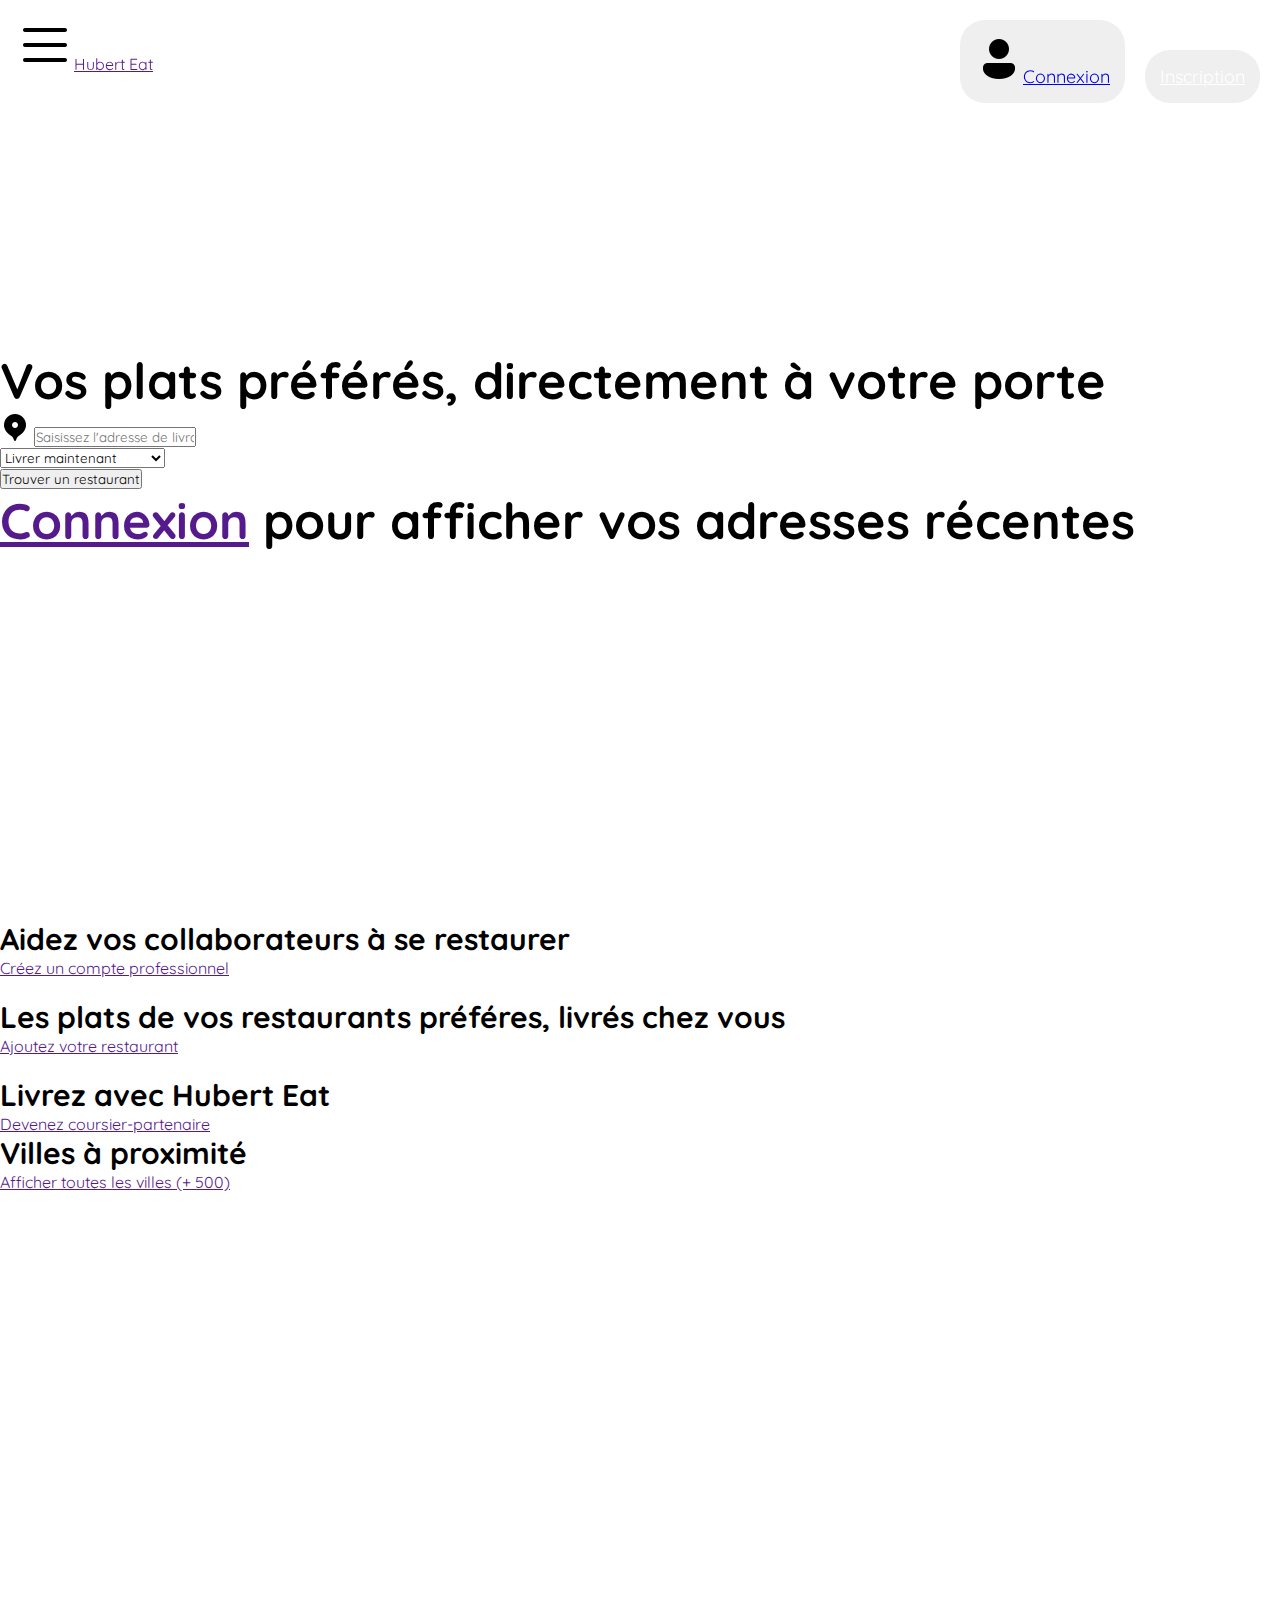
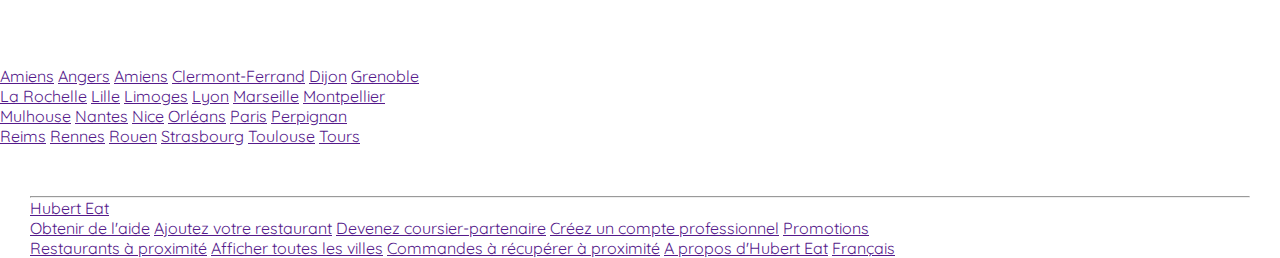
==== commit 2b814908: "adding form page" ====
--- a/index.html
+++ b/index.html
@@ -1,197 +1,144 @@
 <!DOCTYPE html>
-<html lang="fr">
+<html lang="en">
 
 <head>
     <meta charset="UTF-8">
     <meta http-equiv="X-UA-Compatible" content="IE=edge">
     <meta name="viewport" content="width=device-width, initial-scale=1.0">
     <link rel="stylesheet" href="assets/css/style.css">
-    <title>HubertEat</title>
     <link rel="preconnect" href="https://fonts.googleapis.com">
     <link rel="preconnect" href="https://fonts.gstatic.com" crossorigin>
-    <link href="https://fonts.googleapis.com/css2?family=Montserrat:wght@200&family=Quicksand&display=swap"
-        rel="stylesheet">
-    <link rel="stylesheet"
-        href="https://fonts.googleapis.com/css2?family=Material+Symbols+Outlined:opsz,wght,FILL,GRAD@48,400,0,0" />
-    <link rel="stylesheet"
-        href="https://fonts.googleapis.com/css2?family=Material+Symbols+Outlined:opsz,wght,FILL,GRAD@48,400,0,0" />
-    <link rel="stylesheet"
-        href="https://fonts.googleapis.com/css2?family=Material+Symbols+Outlined:opsz,wght,FILL,GRAD@48,400,0,0" />
+    <link href="https://fonts.googleapis.com/css2?family=Quicksand:wght@400;600&display=swap" rel="stylesheet">
+    <link rel="preconnect" href="https://fonts.googleapis.com">
+    <link rel="preconnect" href="https://fonts.gstatic.com" crossorigin>
+    <link href="https://fonts.googleapis.com/css2?family=Roboto:wght@300;400;700&display=swap" rel="stylesheet">
+    <link rel="icon" type="image/x-icon" href="assets/img/Logo 500x500  px.jpeg">
+    <title>HubertEat</title>
 </head>
 
 <body>
     <header>
-        <nav>
+        <nav id="nav" class="navBar nav-transparent">
             <div id="left">
-                <h1><span class="greenLetter">HUBERT</span>eat</h1>
+                <img class="burgerIcon" src="assets/img/icons8-menu-50.png" alt="menu icon">
+                <a href="" id="navTitle"><span class="greenTitle">Hubert</span> Eat</a>
             </div>
             <div id="right">
-                <button class="button" id="whiteButton"><span class="material-symbols-outlined">
-                        home
-                    </span>Connexion</button>
-                <button class="button" id="blackButton"><a href="form.html">Inscription</a></button>
+                <button class="button whiteButton"><img class="userIcon" src="assets/img/icons8-account-48.png"
+                        alt=""><a href="form.html">Connexion</a></button>
+                <button class="button blackButton"><a style="color:white;" href="">Inscription</a></button>
             </div>
         </nav>
     </header>
     <main>
         <section id="hero">
-            <div id="heroDiv">
-                <p class="boldText">Manger ce que vous <span class="greenLetter">voulez</span>, où vous voulez, quand
-                    vous voulez</p>
-                <form action="#" method="POST" id="huberForm">
-                    <span class="material-symbols-outlined">
-                        search
-                    </span>
-                    <input type="address" placeholder="Entrez votre adresse" name="address" id="adressInput" required>
-                    <select name="delivery" id="shipTime">
-                        <option value="">Livrer maintenant</option>
-                        <option value="now">livrer maintenant</option>
-                        <option value="later">Planifier la livraison</option>
-                    </select>
-                    <button id="payButton">Commander</button>
-                    <p id="whiteParagraph"><span id="underline">Connexion</span> pour afficher vos adresses récentes
-                    </p>
+            <div class="heroDesc">
+                <h1 class="heroMainDesc">Vos plats préférés, directement à votre porte</h1>
+                <form action="" method="POST" class="form">
+                    <div class="inputForm">
+                        <img class="userLoc" src="assets/img/icons8-location-30.png" alt="">
+                        <input class="inputLoc" type="text" name="" id=""
+                            placeholder="Saisissez l'adresse de livraison.">
+                    </div>
+                    <div class="delivery">
+                        <select class="selectForm" name="" id="">
+                            <option value="">Livrer maintenant</option>
+                            <option value="">Planifier pour plus tard</option>
+                        </select>
+                    </div>
+                    <input class="submitBtn" type="submit" name="" id="" value="Trouver un restaurant">
                 </form>
+                <h1 class="heroSubDesc"><a href="" class="underline">Connexion</a> pour afficher vos adresses récentes
+                </h1>
             </div>
         </section>
-        <section id="accountCreation">
-            <div id="firstDivAccount">
-                <img src="assets/img/account_img_1.jpg" alt="image de collaboration">
-                <h2>Aidez vos collaborateurs</h2>
-                <a href="#">Créez un compre professionnel</a>
+        <section class="blog">
+            <div class="blogArticle">
+                <img src="https://d3i4yxtzktqr9n.cloudfront.net/web-eats-v2/dd109bb1f7572eed.png" alt="">
+                <h2>Aidez vos collaborateurs à se restaurer</h2>
+                <a href="" class="underline">Créez un compte professionnel</a>
             </div>
-            <div id="secondDivAccount">
-                <img src="assets/img/account_img_2.jpg" alt="photo de quelqu'un qui cuisine">
-                <h2>Vos plats préférés livrés chez vous</h2>
-                <a href="#">Ajoutez votre restaurant</a>
+            <div class="blogArticle">
+                <img src="https://d3i4yxtzktqr9n.cloudfront.net/web-eats-v2/8148ef38ec4096b7.png" alt="">
+                <h2>Les plats de vos restaurants préféres, livrés chez vous</h2>
+                <a href="" class="blogCta underline">Ajoutez votre restaurant</a>
             </div>
-            <div id="thirdDivAccount">
-                <img src="assets/img/account_img_3.jpg" alt="photo d'un livreur">
-                <h2>Livrez avec Uber Eats</h2>
-                <a href="#">Devenez coursier-partenaire</a>
+            <div class="blogArticle">
+                <img src="https://d3i4yxtzktqr9n.cloudfront.net/web-eats-v2/7a9d4feba62d2c0b.png" alt="">
+                <h2>Livrez avec Hubert Eat</h2>
+                <a href="" class="blogCta underline">Devenez coursier-partenaire</a>
             </div>
         </section>
-        <section id="nearCity">
-            <div id="nearCityFirstDiv">
-                <h2>Ville à proximité</h2>
-                <a href="#">Découvrer les +500 villes à proximité</a>
+        <section class="localisation">
+            <div class="locHeader">
+                <h2>Villes à proximité</h2>
+                <a href="" class="blogCta underline">Afficher toutes les villes (+ 500)</a>
             </div>
-            <iframe id="map"
-                src="https://www.google.com/maps/embed?pb=!1m18!1m12!1m3!1d2597.4546353301084!2d2.784414199999999!3d49.3813914!2m3!1f0!2f0!3f0!3m2!1i1024!2i768!4f13.1!3m3!1m2!1s0x47e873908879dbc5%3A0x212c2826ca8fe308!2sLa%20Manu%20-%20Ecole%20sup%C3%A9rieure%20des%20m%C3%A9tiers%20du%20num%C3%A9rique!5e0!3m2!1sfr!2sfr!4v1682669312558!5m2!1sfr!2sfr"
-                width="600" height="450" style="border:0;" allowfullscreen="" loading="lazy"
-                referrerpolicy="no-referrer-when-downgrade"></iframe>
-            <div id="cityList">
-                <div class="city">
-                    <p>Amiens</p>
-                    <p>Angers</p>
-                    <p>Bordeaux</p>
-                    <p>Clermont-Ferrand</p>
-                    <p>Dijon</p>
-                    <p>Grenoble</p>
+            <div class="map">
+                <iframe
+                    src="https://www.google.com/maps/embed?pb=!1m18!1m12!1m3!1d10499.4013356529!2d2.340871687158203!3d48.86106429999999!2m3!1f0!2f0!3f0!3m2!1i1024!2i768!4f13.1!3m3!1m2!1s0x47e66f54d7327ce9%3A0x83c40dbb7f4b6f6a!2sUber%20Eats%20France%20SAS!5e0!3m2!1sfr!2sfr!4v1682672335485!5m2!1sfr!2sfr"
+                    width="100%" height="450" style="border:0;" allowfullscreen="" loading="lazy"
+                    referrerpolicy="no-referrer-when-downgrade"></iframe>
+            </div>
+            <div class="allCities">
+                <div class="citiesRow">
+                    <a href="">Amiens</a>
+                    <a href="">Angers</a>
+                    <a href="">Amiens</a>
+                    <a href="">Clermont-Ferrand</a>
+                    <a href="">Dijon</a>
+                    <a href="">Grenoble</a>
                 </div>
-                <div class="city">
-                    <p>Lorem.</p>
-                    <p>Lorem.</p>
-                    <p>Lorem.</p>
-                    <p>Lorem.</p>
-                    <p>Lorem.</p>
-                    <p>Lorem.</p>
+                <div class="citiesRow">
+                    <a href="">La Rochelle</a>
+                    <a href="">Lille</a>
+                    <a href="">Limoges</a>
+                    <a href="">Lyon</a>
+                    <a href="">Marseille</a>
+                    <a href="">Montpellier</a>
                 </div>
-                <div class="city">
-                    <p>Lorem.</p>
-                    <p>Lorem.</p>
-                    <p>Lorem.</p>
-                    <p>Lorem.</p>
-                    <p>Lorem.</p>
-                    <p>Lorem.</p>
+                <div class="citiesRow">
+                    <a href="">Mulhouse</a>
+                    <a href="">Nantes</a>
+                    <a href="">Nice</a>
+                    <a href="">Orléans</a>
+                    <a href="">Paris</a>
+                    <a href="">Perpignan</a>
                 </div>
-                <div class="city">
-                    <p>Lorem.</p>
-                    <p>Lorem.</p>
-                    <p>Lorem.</p>
-                    <p>Lorem.</p>
-                    <p>Lorem.</p>
-                    <p>Lorem.</p>
-                </div>
-            </div>
-            <div id="nearCitySecondDiv">
-                <div id="cityWorldHeading">
-                    <h2>Hubert à travers le monde</h2>
-                </div>
-                <div id="cityWorld">
-                    <div class="world">
-                        <p>Lorem.</p>
-                        <p>Lorem.</p>
-                        <p>Lorem.</p>
-                        <p>Lorem.</p>
-                        <p>Lorem.</p>
-                        <p>Lorem.</p>
-                    </div>
-                    <div class="world">
-                        <p>Lorem.</p>
-                        <p>Lorem.</p>
-                        <p>Lorem.</p>
-                        <p>Lorem.</p>
-                        <p>Lorem.</p>
-                        <p>Lorem.</p>
-                    </div>
-                    <div class="world">
-                        <p>Lorem.</p>
-                        <p>Lorem.</p>
-                        <p>Lorem.</p>
-                        <p>Lorem.</p>
-                        <p>Lorem.</p>
-                        <p>Lorem.</p>
-                    </div>
-                    <div class="world">
-                        <p>Lorem.</p>
-                        <p>Lorem.</p>
-                        <p>Lorem.</p>
-                        <p>Lorem.</p>
-                        <p>Lorem.</p>
-                        <p>Lorem.</p>
-                    </div>
+                <div class="citiesRow">
+                    <a href="">Reims</a>
+                    <a href="">Rennes</a>
+                    <a href="">Rouen</a>
+                    <a href="">Strasbourg</a>
+                    <a href="">Toulouse</a>
+                    <a href="">Tours</a>
                 </div>
             </div>
         </section>
-        <div id="breakLine"></div>
-        <footer>
-            <h2>HUBEARTeat</h2>
-            <div class="footerNav">
-                <div>
-                    <p class="footerP">Obtenir de laide</p>
-                    <p class="footerP">Ajoutez votre restaurant</p>
-                    <p class="footerP">Devenez coursier</p>
-                    <p class="footerP">Créez un compte pro</p>
-                    <p class="footerP">Promotions</p>
-                </div>
-                <div>
-                    <p class="footerP">Restaurants & proximité</p>
-                    <p class="footerP">Affcher tout les pays</p>
-                    <p class="footerP">Commande à récupérer</p>
-                    <p class="footerP">À propos</p>
-                    <p class="footerP">Langue</p>
-                </div>
+    </main>
+    <footer>
+        <hr>
+        <div class="foot">
+            <div class="leftFoot">
+                <a href="" id="navTitle"><span class="greenTitle">Hubert</span> Eat</a>
             </div>
-            <div id="downloadIcon">
-                <h3>Télecharger notre application mobile</h3>
-                <span class="material-symbols-outlined">
-                    download
-                </span>
+            <div class="middleFoot footCol">
+                <a href="">Obtenir de l'aide</a>
+                <a href="">Ajoutez votre restaurant</a>
+                <a href="">Devenez coursier-partenaire</a>
+                <a href="">Créez un compte professionnel</a>
+                <a href="">Promotions</a>
             </div>
-            <hr>
-            <div id="credit">
-                <img src="assets/img/instagram.png" alt="logo instagram" class="socialIcon">
-                <img src="assets/img/facebook.png" alt="logo facebook" class="socialIcon">
-                <img src="assets/img/twitter.png" alt="logo twitter" class="socialIcon">
-                <p>Credits</p>
-                <p>Tarifs</p>
-                <p>foncitionnement HUBERTeat et application HUBERT</p>
-                <p>Conditions</p>
-                <p>Politique</p>
+            <div class="rightFoot footCol">
+                <a href="">Restaurants à proximité</a>
+                <a href="">Afficher toutes les villes</a>
+                <a href="">Commandes à récupérer à proximité</a>
+                <a href="">A propos d'Hubert Eat</a>
+                <a href="">Français</a>
             </div>
-        </footer>
-    </main>
+        </div>
+    </footer>
+    <script src="assets/js/script.js"></script>
 </body>
 
 </html>